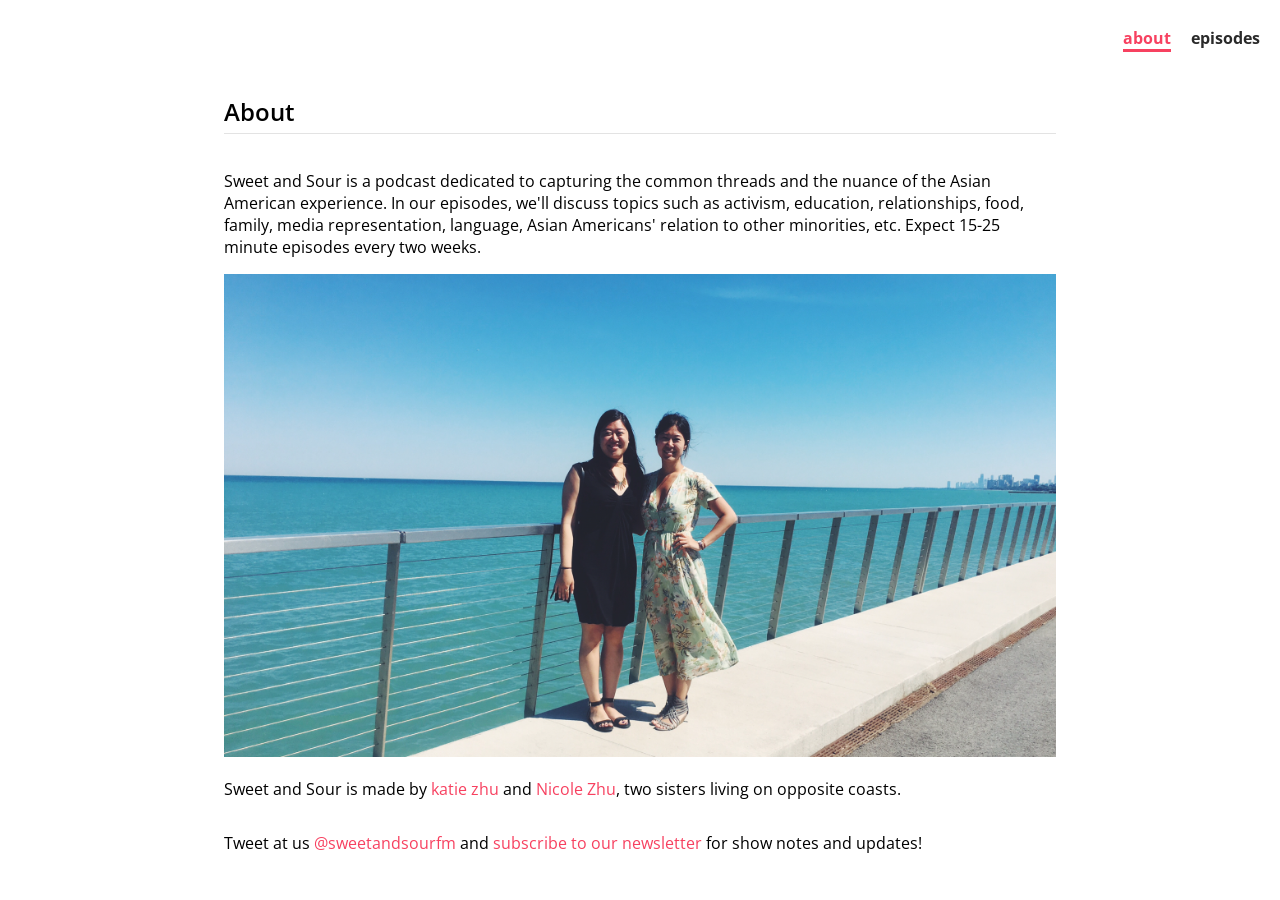
==== about/index.html @ cb4e88d7 "update website to include additional pages" ====
<!doctype html>
<html>
  <head>
    <meta charset="utf-8">
    
    <!-- Always force latest IE rendering engine or request Chrome Frame -->
    <meta content="IE=edge,chrome=1" http-equiv="X-UA-Compatible">
    <meta name="viewport" content="width=device-width, initial-scale=1">
    <meta property="og:description" content="A podcast exploring different facets of the Asian American experience.">
    <meta property="og:title" content="sweet and sour">
    <meta property="og:url" content="http://sweetandsour.fm">
    <link rel="shortcut icon" href="images/favicon.ico">
    
    <title>sweet and sour</title>
    <link href="https://fonts.googleapis.com/css?family=Open+Sans:300,400,600" rel="stylesheet">
    <link href="../stylesheets/normalize-ef7858ef.css" rel="stylesheet" type="text/css" /><link href="../stylesheets/index-2b06dd32.css" rel="stylesheet" type="text/css" />
  </head>
  
  <body>
    <header class="site-header">
  <p><a href="/about" class="active-nav">about</a></p>
  <p><a href="/episodes">episodes</a></p>
</header>
<div class="about">
  <h2>About</h2>
  <p>Sweet and Sour is a podcast dedicated to capturing the common threads and the nuance of the Asian American experience. In our episodes, we'll discuss topics such as activism, education, relationships, food, family, media representation, language, Asian Americans' relation to other minorities, etc. Expect 15-25 minute episodes every two weeks.</p>
  <div class="img">
    <img src="../images/about.jpg" />
  </div>
  <p>Sweet and Sour is made by <a href="https://twitter.com/ktzhu" target="_blank">katie zhu</a> and <a href="https://twitter.com/nicolelzhu" target="_bank">Nicole Zhu</a>, two sisters living on opposite coasts.</p>
  <p>Tweet at us <a href="https://twitter.com/sweetandsourfm" target="_blank">@sweetandsourfm</a> and <a href="http://tinyletter.com/sweetandsour" target="_blank">subscribe to our newsletter</a> for show notes and updates!</p>
</div>
  </body>
</html>
---- stylesheets/index-2b06dd32.css ----
header{display:flex;justify-content:flex-end;height:75px;align-items:center}header p{margin-right:1.25rem}header a{color:#2a2a2a;font-weight:bold}header a:hover{text-decoration:none;color:#f74160;border-bottom:3px solid #f74160}header .active-nav{color:#f74160;border-bottom:3px solid #f74160}body{font-family:'Open Sans', sans-serif}.container{height:calc(100vh - 75px)}.episodes,.container{display:flex;align-items:center;justify-content:center;flex-direction:column}.episodes{padding:0px 20px;margin-bottom:10px}.episodes h2{font-weight:600;padding-bottom:5px;border-bottom:1px solid #e3e3e3}.episode{max-width:65%;margin:0px 10px}.tagline{text-align:center;padding-bottom:20px}.tagline p{margin:0}a{color:#f74160;text-decoration:none}a:hover{text-decoration:underline}.btn{background-color:#f74160;padding:10px 15px;margin-top:0;font-weight:300;text-decoration:none;-o-transition:.3s;-ms-transition:.3s;-moz-transition:.3s;-webkit-transition:.3s;transition:.3s}.btn:hover{background-color:#f51037;cursor:pointer}.btn a{color:#fafafa}.btn a:hover{text-decoration:none}.about{display:flex;justify-content:center;flex-direction:column;max-width:65%;margin:0 auto;margin-bottom:1rem}.about h2{font-weight:600;padding-bottom:5px;border-bottom:1px solid #e3e3e3}.about .img img{width:100%}svg{margin-bottom:1em}@media screen and (max-width: 760px){svg{width:50%}}@media screen and (max-width: 600px){.episode{max-width:100%}.about{max-width:90%}}
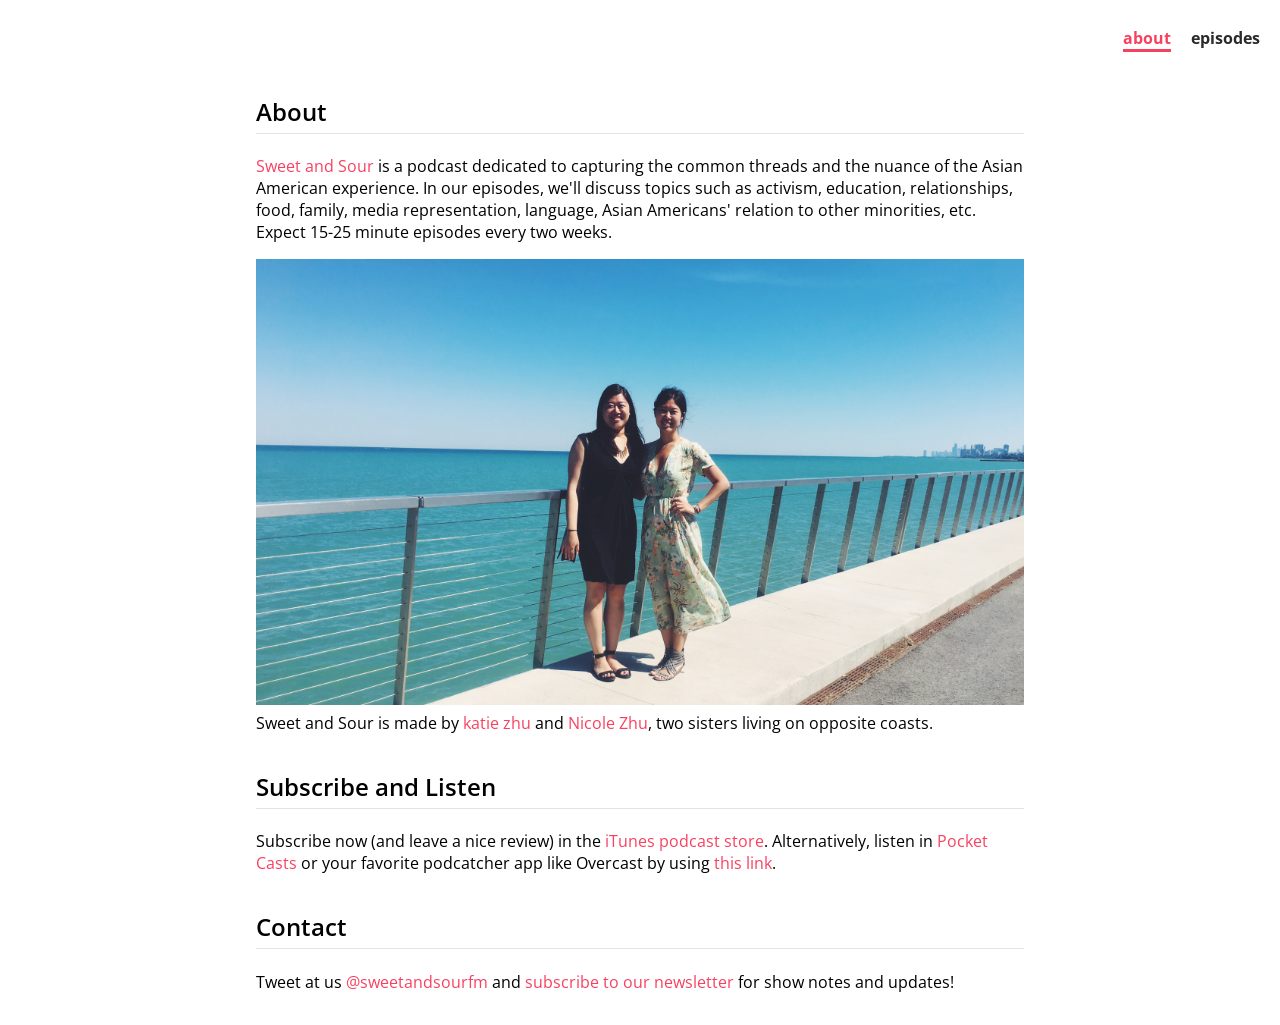
==== commit ac616633: "use tabletopjs to load episodes, add links to subscribe and listen" ====
--- a/about/index.html
+++ b/about/index.html
@@ -9,11 +9,11 @@
     <meta property="og:description" content="A podcast exploring different facets of the Asian American experience.">
     <meta property="og:title" content="sweet and sour">
     <meta property="og:url" content="http://sweetandsour.fm">
-    <link rel="shortcut icon" href="images/favicon.ico">
+    <link rel="shortcut icon" href="../images/favicon.ico">
     
     <title>sweet and sour</title>
     <link href="https://fonts.googleapis.com/css?family=Open+Sans:300,400,600" rel="stylesheet">
-    <link href="../stylesheets/normalize-ef7858ef.css" rel="stylesheet" type="text/css" /><link href="../stylesheets/index-2b06dd32.css" rel="stylesheet" type="text/css" />
+    <link href="../stylesheets/normalize-ef7858ef.css" rel="stylesheet" type="text/css" /><link href="../stylesheets/index-5d0fa667.css" rel="stylesheet" type="text/css" />
   </head>
   
   <body>
@@ -23,11 +23,16 @@
 </header>
 <div class="about">
   <h2>About</h2>
-  <p>Sweet and Sour is a podcast dedicated to capturing the common threads and the nuance of the Asian American experience. In our episodes, we'll discuss topics such as activism, education, relationships, food, family, media representation, language, Asian Americans' relation to other minorities, etc. Expect 15-25 minute episodes every two weeks.</p>
+  <p><a href="http://sweetandsour.fm/">Sweet and Sour</a> is a podcast dedicated to capturing the common threads and the nuance of the Asian American experience. In our episodes, we'll discuss topics such as activism, education, relationships, food, family, media representation, language, Asian Americans' relation to other minorities, etc. Expect 15-25 minute episodes every two weeks.</p>
   <div class="img">
     <img src="../images/about.jpg" />
   </div>
   <p>Sweet and Sour is made by <a href="https://twitter.com/ktzhu" target="_blank">katie zhu</a> and <a href="https://twitter.com/nicolelzhu" target="_bank">Nicole Zhu</a>, two sisters living on opposite coasts.</p>
+
+  <h2>Subscribe and Listen</h2>
+  <p>Subscribe now (and leave a nice review) in the <a href="https://itunes.apple.com/us/podcast/sweet-and-sour/id1189796866">iTunes podcast store</a>. Alternatively, listen in <a href="https://t.co/Te5BHLMKpR">Pocket Casts</a> or your favorite podcatcher app like Overcast by using <a href="http://sweetandsour.fm/feed/episodes.rss">this link</a>.</p>
+
+  <h2>Contact</h2>
   <p>Tweet at us <a href="https://twitter.com/sweetandsourfm" target="_blank">@sweetandsourfm</a> and <a href="http://tinyletter.com/sweetandsour" target="_blank">subscribe to our newsletter</a> for show notes and updates!</p>
 </div>
   </body>
--- a/stylesheets/index-5d0fa667.css
+++ b/stylesheets/index-5d0fa667.css
@@ -0,0 +1 @@
+header{display:flex;justify-content:flex-end;height:75px;align-items:center}header p{margin-right:1.25rem}header a{color:#2a2a2a;font-weight:bold}header a:hover{text-decoration:none;color:#f74160;border-bottom:3px solid #f74160}header .active-nav{color:#f74160;border-bottom:3px solid #f74160}body{font-family:'Open Sans', sans-serif}.container{height:calc(100vh - 75px)}.episodes,.container{display:flex;align-items:center;justify-content:center;flex-direction:column}.episodes{padding:0px 20px;margin-bottom:10px}.episodes h2{font-weight:600;padding-bottom:5px;border-bottom:1px solid #e3e3e3}.episode{max-width:60%;margin:0px 10px}.tagline{text-align:center;padding-bottom:20px}.tagline p{margin:0}a{color:#f74160;text-decoration:none}a:hover{text-decoration:underline}.btn{background-color:#f74160;padding:10px 15px;margin-top:0;font-weight:300;text-decoration:none;-o-transition:.3s;-ms-transition:.3s;-moz-transition:.3s;-webkit-transition:.3s;transition:.3s}.btn:hover{background-color:#f51037;cursor:pointer}.btn a{color:#fafafa}.btn a:hover{text-decoration:none}.about{display:flex;justify-content:center;flex-direction:column;max-width:60%;margin:0 auto;margin-bottom:1rem}.about h2{font-weight:600;padding-bottom:5px;border-bottom:1px solid #e3e3e3}.about .img img{width:100%}.about p{margin-top:.1rem}svg{margin-bottom:1em}@media screen and (max-width: 760px){svg{width:50%}}@media screen and (max-width: 600px){.episode{max-width:100%}.about{max-width:90%}}
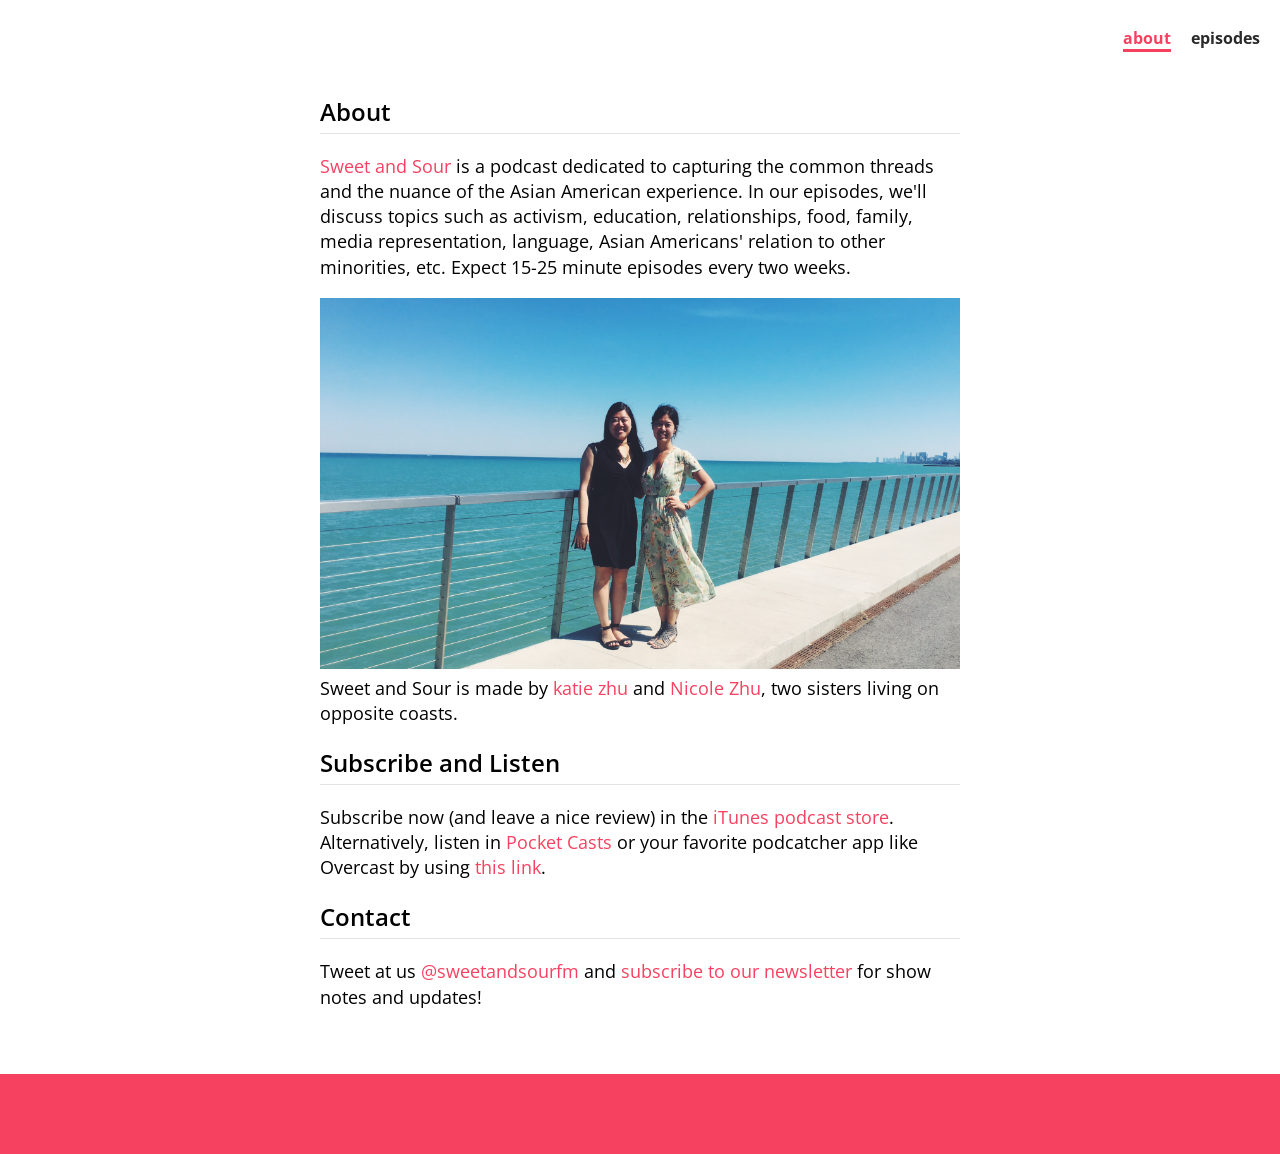
==== commit 565e11ef: "fix svg icons in footer" ====
--- a/about/index.html
+++ b/about/index.html
@@ -9,11 +9,12 @@
     <meta property="og:description" content="A podcast exploring different facets of the Asian American experience.">
     <meta property="og:title" content="sweet and sour">
     <meta property="og:url" content="http://sweetandsour.fm">
-    <link rel="shortcut icon" href="../images/favicon.ico">
+    <link rel="shortcut icon" href="images/favicon.ico">
     
     <title>sweet and sour</title>
     <link href="https://fonts.googleapis.com/css?family=Open+Sans:300,400,600" rel="stylesheet">
-    <link href="../stylesheets/normalize-ef7858ef.css" rel="stylesheet" type="text/css" /><link href="../stylesheets/index-5d0fa667.css" rel="stylesheet" type="text/css" />
+    <link href="../stylesheets/normalize-ef7858ef.css" rel="stylesheet" type="text/css" /><link href="../stylesheets/index-f02c023a.css" rel="stylesheet" type="text/css" />
+    <script src="../javascripts/vendor/svgxuse-a61d2a8b.js" type="text/javascript"></script>
   </head>
   
   <body>
@@ -25,7 +26,7 @@
   <h2>About</h2>
   <p><a href="http://sweetandsour.fm/">Sweet and Sour</a> is a podcast dedicated to capturing the common threads and the nuance of the Asian American experience. In our episodes, we'll discuss topics such as activism, education, relationships, food, family, media representation, language, Asian Americans' relation to other minorities, etc. Expect 15-25 minute episodes every two weeks.</p>
   <div class="img">
-    <img src="../images/about.jpg" />
+    <img src="/images/about.jpg" />
   </div>
   <p>Sweet and Sour is made by <a href="https://twitter.com/ktzhu" target="_blank">katie zhu</a> and <a href="https://twitter.com/nicolelzhu" target="_bank">Nicole Zhu</a>, two sisters living on opposite coasts.</p>
 
@@ -36,4 +37,15 @@
   <p>Tweet at us <a href="https://twitter.com/sweetandsourfm" target="_blank">@sweetandsourfm</a> and <a href="http://tinyletter.com/sweetandsour" target="_blank">subscribe to our newsletter</a> for show notes and updates!</p>
 </div>
   </body>
+  <footer class="site-footer">
+  <div class="social-icon">
+    <a href="https://www.instagram.com/sweetandsourfm/" target="_blank"><svg class="icon icon-instagram"><use xlink:href="#icon-instagram"></use></svg></a>
+  </div>
+  <div class="social-icon">
+    <a href="https://twitter.com/sweetandsourfm" target="_blank"><svg class="icon icon-twitter"><use xlink:href="#icon-twitter"></use></svg></a>
+  </div>
+  <div class="social-icon">
+    <a href="http://tinyletter.com/sweetandsour" target="_blank"><svg class="icon icon-envelope"><use xlink:href="#icon-envelope"></use></svg></a>
+  </div>
+</footer>
 </html>
--- a/stylesheets/index-f02c023a.css
+++ b/stylesheets/index-f02c023a.css
@@ -0,0 +1 @@
+body{font-size:16px}header{display:flex;justify-content:flex-end;height:75px;align-items:center}header p{margin-right:1.25rem}header a{color:#2a2a2a;font-weight:bold}header a:hover{text-decoration:none;color:#f74160;border-bottom:3px solid #f74160}header .active-nav{color:#f74160;border-bottom:3px solid #f74160}body{font-family:'Open Sans', sans-serif}.container{height:calc(100vh - 75px)}.container{display:flex;align-items:center;justify-content:center;flex-direction:column}.episodes,.about{max-width:100%;width:40rem;margin:0 auto;margin-bottom:4rem}.episodes p,.episodes ul,.about p,.about ul{font-size:1.125rem;line-height:1.4}.episodes h2,.about h2{font-weight:600;padding-bottom:5px;border-bottom:1px solid #e3e3e3}.see-show-notes{margin:1rem 0}.episode{margin-bottom:2rem}.tagline{text-align:center;padding-bottom:20px}.tagline p{margin:0}a{color:#f74160;text-decoration:none}a:hover{text-decoration:underline}.btn{background-color:#f74160;padding:10px 15px;margin-top:0;font-weight:300;text-decoration:none;-o-transition:.3s;-ms-transition:.3s;-moz-transition:.3s;-webkit-transition:.3s;transition:.3s}.btn:hover{background-color:#f51037;cursor:pointer}.btn a{color:#fafafa}.btn a:hover{text-decoration:none}.about h2{font-weight:600;padding-bottom:5px;border-bottom:1px solid #e3e3e3}.about .img img{width:100%}.about p{margin-top:.1rem}.logo{margin-bottom:1em}footer{height:5rem;background-color:#f74160;color:#fff;display:flex;align-items:center;justify-content:center}footer .social-icon{margin-right:.5rem}footer .social-icon a{color:#fff}footer .social-icon a:hover{cursor:pointer}footer .social-icon:last-of-type{margin-right:0}footer .social-icon:hover{opacity:0.8}footer .icon{display:inline-block;width:1.5rem;height:1.5rem;stroke-width:0;stroke:currentColor;fill:currentColor;margin-bottom:0}@media screen and (max-width: 760px){svg{width:50%}.episodes,.about{padding:0 2rem;width:auto}}
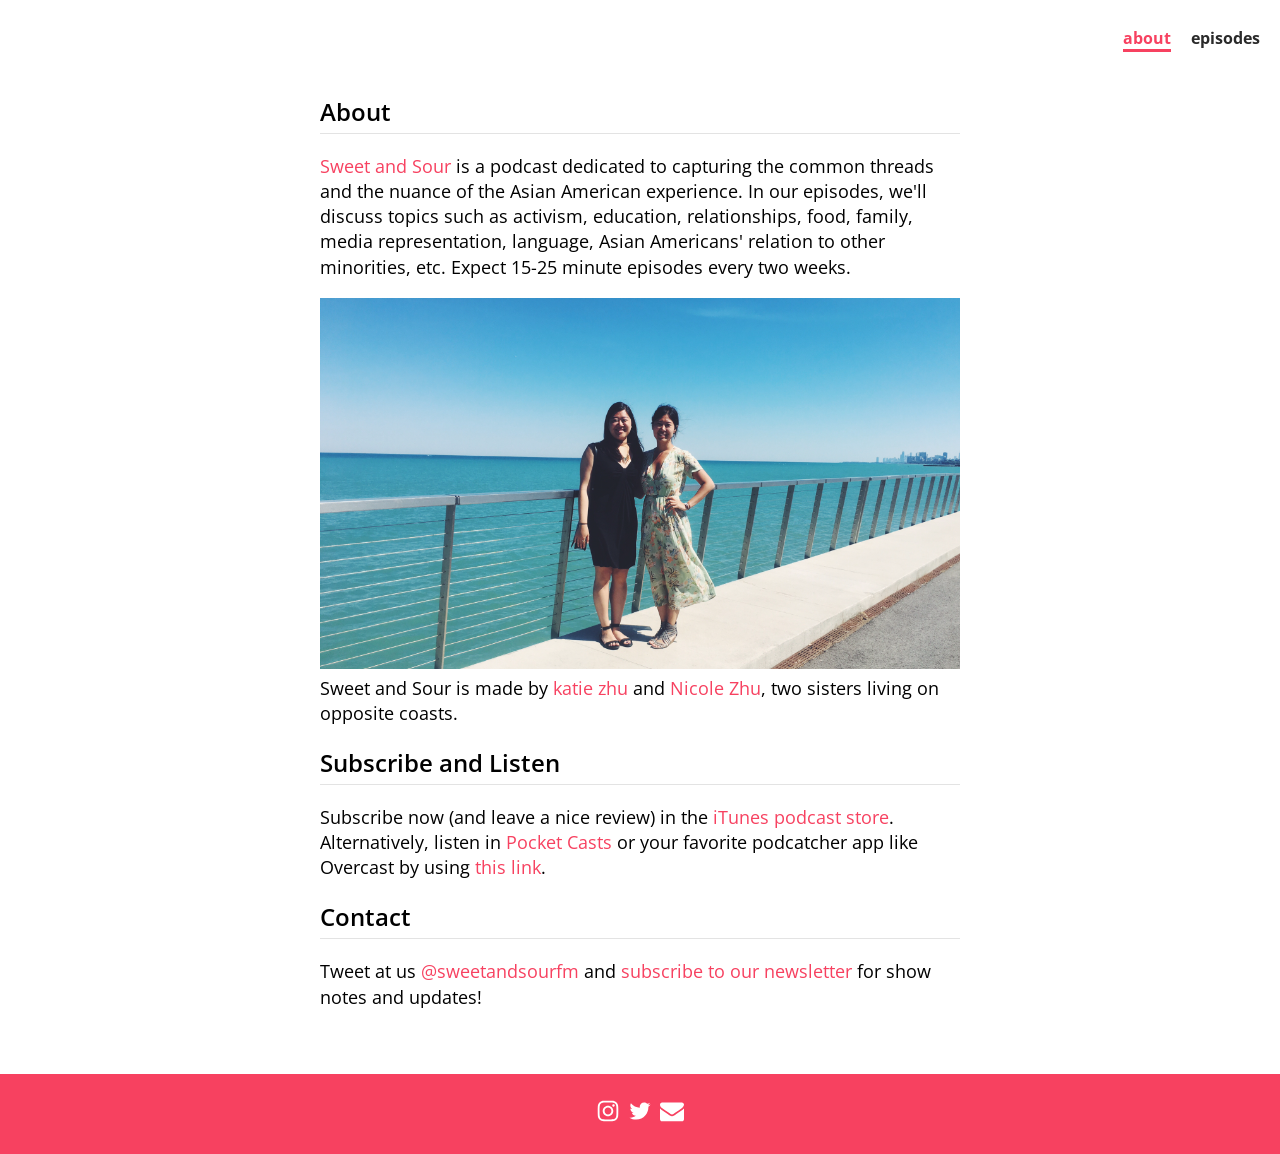
==== commit 83322917: "add icons againnnnn" ====
--- a/about/index.html
+++ b/about/index.html
@@ -14,7 +14,6 @@
     <title>sweet and sour</title>
     <link href="https://fonts.googleapis.com/css?family=Open+Sans:300,400,600" rel="stylesheet">
     <link href="../stylesheets/normalize-ef7858ef.css" rel="stylesheet" type="text/css" /><link href="../stylesheets/index-f02c023a.css" rel="stylesheet" type="text/css" />
-    <script src="../javascripts/vendor/svgxuse-a61d2a8b.js" type="text/javascript"></script>
   </head>
   
   <body>
@@ -26,7 +25,7 @@
   <h2>About</h2>
   <p><a href="http://sweetandsour.fm/">Sweet and Sour</a> is a podcast dedicated to capturing the common threads and the nuance of the Asian American experience. In our episodes, we'll discuss topics such as activism, education, relationships, food, family, media representation, language, Asian Americans' relation to other minorities, etc. Expect 15-25 minute episodes every two weeks.</p>
   <div class="img">
-    <img src="/images/about.jpg" />
+    <img src="/images/about-56efd249.jpg" />
   </div>
   <p>Sweet and Sour is made by <a href="https://twitter.com/ktzhu" target="_blank">katie zhu</a> and <a href="https://twitter.com/nicolelzhu" target="_bank">Nicole Zhu</a>, two sisters living on opposite coasts.</p>
 
@@ -39,13 +38,14 @@
   </body>
   <footer class="site-footer">
   <div class="social-icon">
-    <a href="https://www.instagram.com/sweetandsourfm/" target="_blank"><svg class="icon icon-instagram"><use xlink:href="#icon-instagram"></use></svg></a>
+    <a href="https://www.instagram.com/sweetandsourfm/" target="_blank"><svg class="icon icon-instagram"><use xlink:href="/stylesheets/def-62936b0e.svg#icon-instagram"></use></svg></a>
   </div>
   <div class="social-icon">
-    <a href="https://twitter.com/sweetandsourfm" target="_blank"><svg class="icon icon-twitter"><use xlink:href="#icon-twitter"></use></svg></a>
+    <a href="https://twitter.com/sweetandsourfm" target="_blank"><svg class="icon icon-twitter"><use xlink:href="/stylesheets/def-62936b0e.svg#icon-twitter"></use></svg></a>
   </div>
+
   <div class="social-icon">
-    <a href="http://tinyletter.com/sweetandsour" target="_blank"><svg class="icon icon-envelope"><use xlink:href="#icon-envelope"></use></svg></a>
+    <a href="http://tinyletter.com/sweetandsour" target="_blank"><svg class="icon icon-envelope"><use xlink:href="/stylesheets/def-62936b0e.svg#icon-envelope"></use></svg></a>
   </div>
 </footer>
 </html>
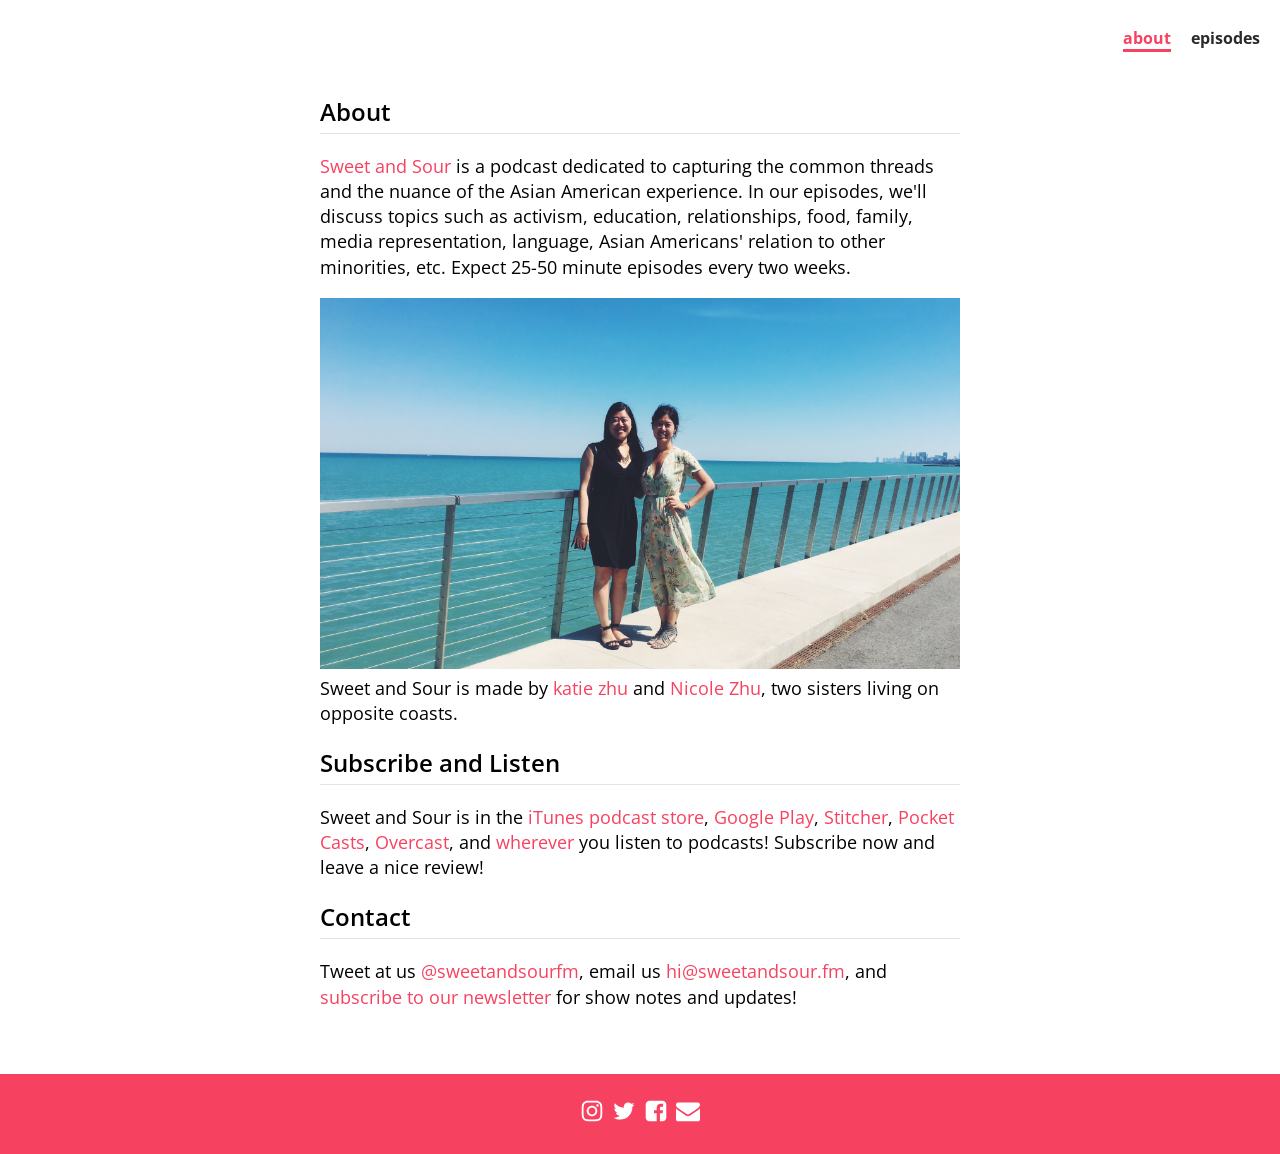
==== commit 4b2ece3c: "update about page, add fb icon to footer" ====
--- a/about/index.html
+++ b/about/index.html
@@ -9,7 +9,7 @@
     <meta property="og:description" content="A podcast exploring different facets of the Asian American experience.">
     <meta property="og:title" content="sweet and sour">
     <meta property="og:url" content="http://sweetandsour.fm">
-    <link rel="shortcut icon" href="images/favicon.ico">
+    <link rel="shortcut icon" href="/images/favicon.ico">
     
     <title>sweet and sour</title>
     <link href="https://fonts.googleapis.com/css?family=Open+Sans:300,400,600" rel="stylesheet">
@@ -23,25 +23,30 @@
 </header>
 <div class="about">
   <h2>About</h2>
-  <p><a href="http://sweetandsour.fm/">Sweet and Sour</a> is a podcast dedicated to capturing the common threads and the nuance of the Asian American experience. In our episodes, we'll discuss topics such as activism, education, relationships, food, family, media representation, language, Asian Americans' relation to other minorities, etc. Expect 15-25 minute episodes every two weeks.</p>
+  <p><a href="http://sweetandsour.fm/">Sweet and Sour</a> is a podcast dedicated to capturing the common threads and the nuance of the Asian American experience. In our episodes, we'll discuss topics such as activism, education, relationships, food, family, media representation, language, Asian Americans' relation to other minorities, etc. Expect 25-50 minute episodes every two weeks.</p>
   <div class="img">
     <img src="/images/about-56efd249.jpg" />
   </div>
   <p>Sweet and Sour is made by <a href="https://twitter.com/ktzhu" target="_blank">katie zhu</a> and <a href="https://twitter.com/nicolelzhu" target="_bank">Nicole Zhu</a>, two sisters living on opposite coasts.</p>
 
   <h2>Subscribe and Listen</h2>
-  <p>Subscribe now (and leave a nice review) in the <a href="https://itunes.apple.com/us/podcast/sweet-and-sour/id1189796866">iTunes podcast store</a>. Alternatively, listen in <a href="https://t.co/Te5BHLMKpR">Pocket Casts</a> or your favorite podcatcher app like Overcast by using <a href="http://sweetandsour.fm/feed/episodes.rss">this link</a>.</p>
+  <p>Sweet and Sour is in the <a href="https://itunes.apple.com/us/podcast/sweet-and-sour/id1189796866" target="_blank">iTunes podcast store</a>, <a href="https://play.google.com/music/listen?u=0#/ps/Idwrld5ktidtrjfpra7anyodu2y" target="_blank">Google Play</a>, <a href="https://www.stitcher.com/podcast/sweet-and-sour?refid=stpr" target="_blank">Stitcher</a>, <a href="https://t.co/Te5BHLMKpR" target="_blank">Pocket Casts</a>, <a href="https://overcast.fm/itunes1189796866/sweet-and-sour" target="_blank">Overcast</a>, and <a href="http://sweetandsour.fm/feed/episodes.rss">wherever</a> you listen to podcasts! Subscribe now and leave a nice review!</p>
 
   <h2>Contact</h2>
-  <p>Tweet at us <a href="https://twitter.com/sweetandsourfm" target="_blank">@sweetandsourfm</a> and <a href="http://tinyletter.com/sweetandsour" target="_blank">subscribe to our newsletter</a> for show notes and updates!</p>
+  <p>Tweet at us <a href="https://twitter.com/sweetandsourfm" target="_blank">@sweetandsourfm</a>, email us <a href="mailto:hi@sweetandsour.fm">hi@sweetandsour.fm</a>, and <a href="http://tinyletter.com/sweetandsour" target="_blank">subscribe to our newsletter</a> for show notes and updates!</p>
 </div>
   </body>
   <footer class="site-footer">
   <div class="social-icon">
     <a href="https://www.instagram.com/sweetandsourfm/" target="_blank"><svg class="icon icon-instagram"><use xlink:href="/stylesheets/def-62936b0e.svg#icon-instagram"></use></svg></a>
   </div>
+
   <div class="social-icon">
     <a href="https://twitter.com/sweetandsourfm" target="_blank"><svg class="icon icon-twitter"><use xlink:href="/stylesheets/def-62936b0e.svg#icon-twitter"></use></svg></a>
+  </div>
+
+<div class="social-icon">
+    <a href="https://www.facebook.com/sweetandsourfm/" target="_blank"><svg class="icon icon-twitter"><use xlink:href="/stylesheets/def-62936b0e.svg#icon-facebook-square"></use></svg></a>
   </div>
 
   <div class="social-icon">
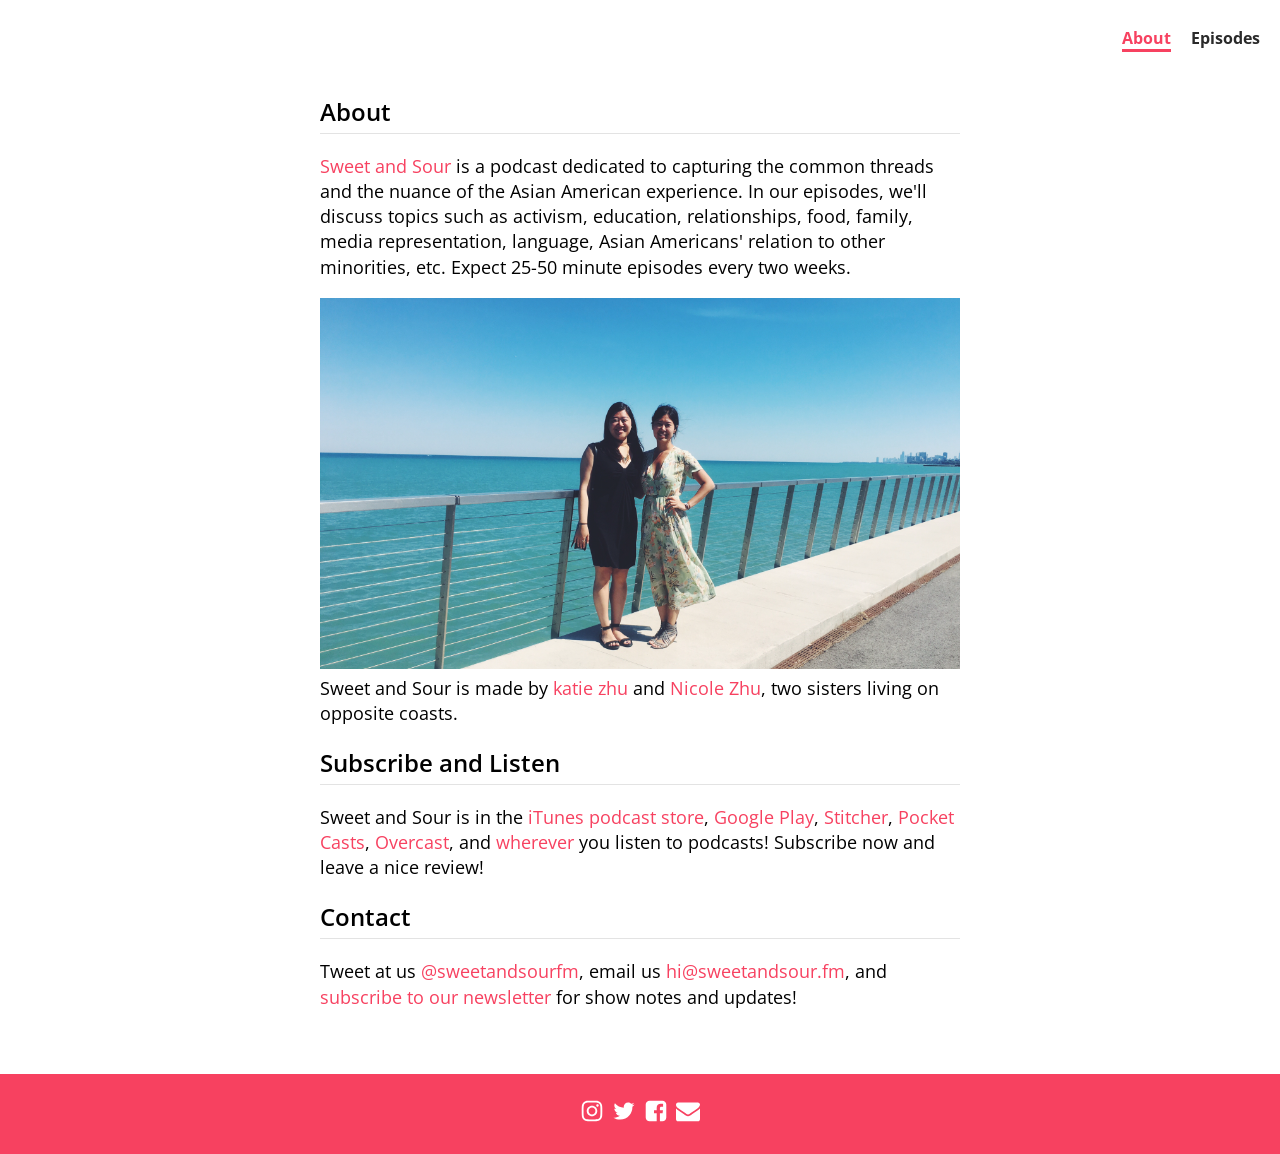
==== commit 37da7ec1: "update inex with s2 preview and new tagline, update nav links to capitalize them" ====
--- a/about/index.html
+++ b/about/index.html
@@ -13,13 +13,13 @@
     
     <title>sweet and sour</title>
     <link href="https://fonts.googleapis.com/css?family=Open+Sans:300,400,600" rel="stylesheet">
-    <link href="../stylesheets/normalize-ef7858ef.css" rel="stylesheet" type="text/css" /><link href="../stylesheets/index-f02c023a.css" rel="stylesheet" type="text/css" />
+    <link href="../stylesheets/normalize-ef7858ef.css" rel="stylesheet" type="text/css" /><link href="../stylesheets/index-2a14cb09.css" rel="stylesheet" type="text/css" />
   </head>
   
   <body>
     <header class="site-header">
-  <p><a href="/about" class="active-nav">about</a></p>
-  <p><a href="/episodes">episodes</a></p>
+  <p><a href="/about" class="active-nav">About</a></p>
+  <p><a href="/episodes">Episodes</a></p>
 </header>
 <div class="about">
   <h2>About</h2>
@@ -33,7 +33,7 @@
   <p>Sweet and Sour is in the <a href="https://itunes.apple.com/us/podcast/sweet-and-sour/id1189796866" target="_blank">iTunes podcast store</a>, <a href="https://play.google.com/music/listen?u=0#/ps/Idwrld5ktidtrjfpra7anyodu2y" target="_blank">Google Play</a>, <a href="https://www.stitcher.com/podcast/sweet-and-sour?refid=stpr" target="_blank">Stitcher</a>, <a href="https://t.co/Te5BHLMKpR" target="_blank">Pocket Casts</a>, <a href="https://overcast.fm/itunes1189796866/sweet-and-sour" target="_blank">Overcast</a>, and <a href="http://sweetandsour.fm/feed/episodes.rss">wherever</a> you listen to podcasts! Subscribe now and leave a nice review!</p>
 
   <h2>Contact</h2>
-  <p>Tweet at us <a href="https://twitter.com/sweetandsourfm" target="_blank">@sweetandsourfm</a>, email us <a href="mailto:hi@sweetandsour.fm">hi@sweetandsour.fm</a>, and <a href="http://tinyletter.com/sweetandsour" target="_blank">subscribe to our newsletter</a> for show notes and updates!</p>
+  <p>Tweet at us <a href="https://twitter.com/sweetandsourfm" target="_blank">@sweetandsourfm</a>, email us <a href="mailto:hi@sweetandsour.fm">hi@sweetandsour.fm</a>, and <a href="http://eepurl.com/dp2wXf" target="_blank">subscribe to our newsletter</a> for show notes and updates!</p>
 </div>
   </body>
   <footer class="site-footer">
@@ -50,7 +50,7 @@
   </div>
 
   <div class="social-icon">
-    <a href="http://tinyletter.com/sweetandsour" target="_blank"><svg class="icon icon-envelope"><use xlink:href="/stylesheets/def-62936b0e.svg#icon-envelope"></use></svg></a>
+    <a href="http://eepurl.com/dp2wXf" target="_blank"><svg class="icon icon-envelope"><use xlink:href="/stylesheets/def-62936b0e.svg#icon-envelope"></use></svg></a>
   </div>
 </footer>
 </html>
--- a/stylesheets/index-2a14cb09.css
+++ b/stylesheets/index-2a14cb09.css
@@ -0,0 +1 @@
+body{font-size:16px}header{display:flex;justify-content:flex-end;height:75px;align-items:center}header p{margin-right:1.25rem}header a{color:#2a2a2a;font-weight:bold}header a:hover{text-decoration:none;color:#f74160;border-bottom:3px solid #f74160}header .active-nav{color:#f74160;border-bottom:3px solid #f74160}body{font-family:'Open Sans', sans-serif}.container{height:calc(100vh - 75px)}.container{display:flex;align-items:center;justify-content:center;flex-direction:column}.episodes,.about{max-width:100%;width:40rem;margin:0 auto;margin-bottom:4rem}.episodes p,.episodes ul,.about p,.about ul{font-size:1.125rem;line-height:1.4}.episodes h2,.about h2{font-weight:600;padding-bottom:5px;border-bottom:1px solid #e3e3e3}.see-show-notes{margin:1rem 0}.episode{margin-bottom:2rem}.tagline{text-align:center;padding-bottom:20px;max-width:45%;margin:0 auto}.tagline p{margin:0}a{color:#f74160;text-decoration:none}a:hover{text-decoration:underline}.btn{background-color:#f74160;padding:10px 15px;margin-top:1rem;font-weight:300;text-decoration:none;-o-transition:.3s;-ms-transition:.3s;-moz-transition:.3s;-webkit-transition:.3s;transition:.3s}.btn:hover{background-color:#f51037;cursor:pointer}.btn a{color:#fafafa;font-weight:bold}.btn a:hover{text-decoration:none}.about h2{font-weight:600;padding-bottom:5px;border-bottom:1px solid #e3e3e3}.about .img img{width:100%}.about p{margin-top:.1rem}.logo{margin-bottom:1em}footer{height:5rem;background-color:#f74160;color:#fff;display:flex;align-items:center;justify-content:center}footer .social-icon{margin-right:.5rem}footer .social-icon a{color:#fff}footer .social-icon a:hover{cursor:pointer}footer .social-icon:last-of-type{margin-right:0}footer .social-icon:hover{opacity:0.8}footer .icon{display:inline-block;width:1.5rem;height:1.5rem;stroke-width:0;stroke:currentColor;fill:currentColor;margin-bottom:0}@media screen and (max-width: 960px){.tagline{max-width:60%}}@media screen and (max-width: 760px){svg{width:50%}.episodes,.about{padding:0 2rem;width:auto}.tagline{max-width:80%;padding:1rem}}
